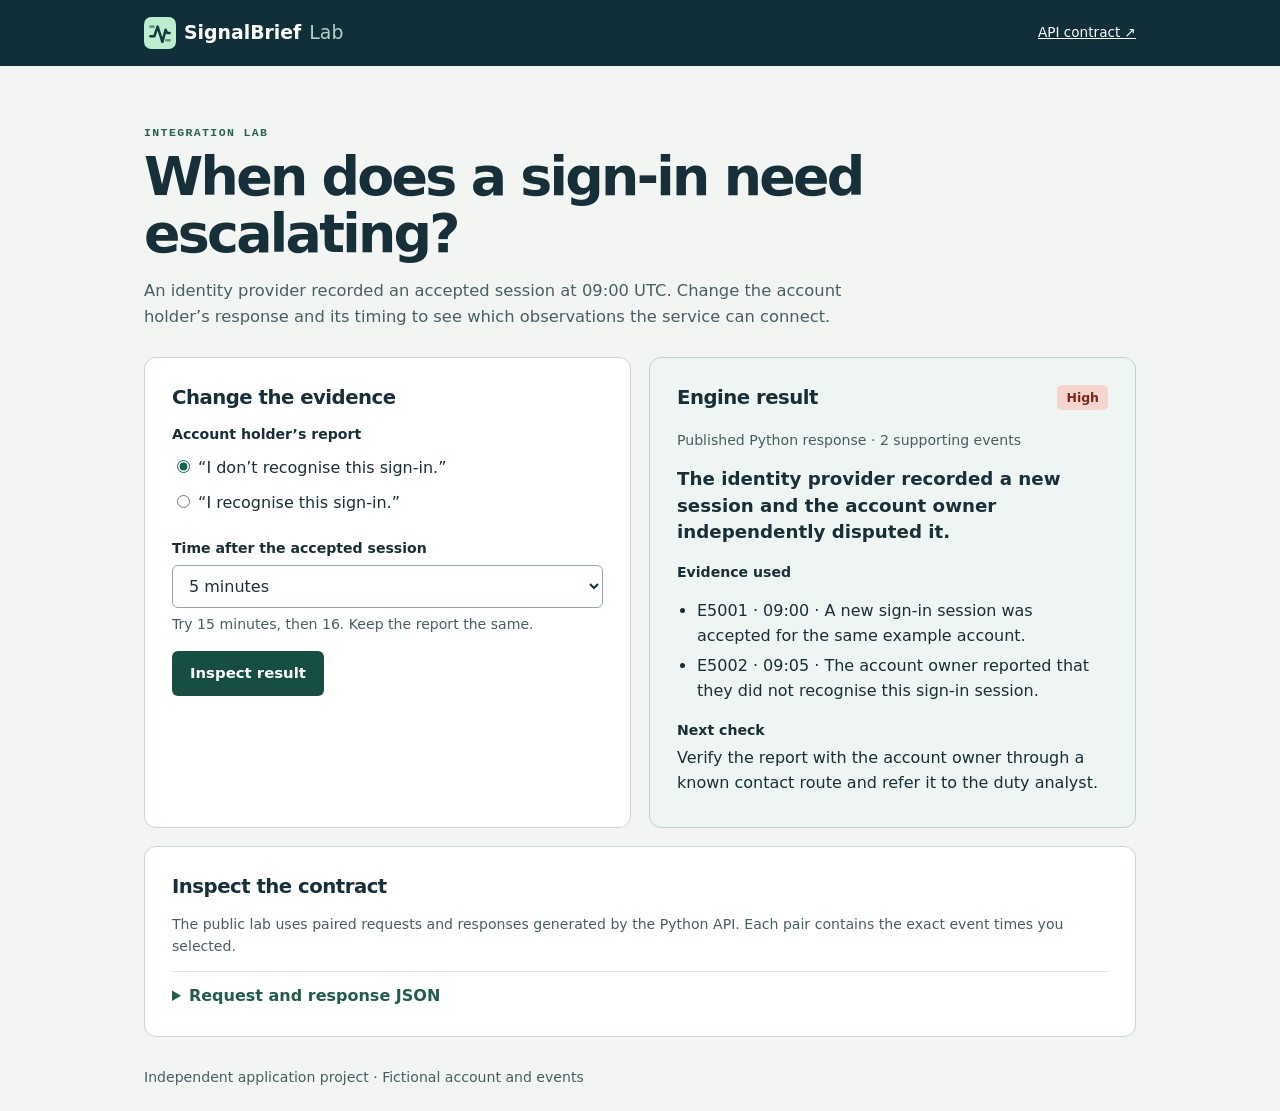
==== docs/integration.html @ 710fca48 "Publish the responsive incident workbench and API contract lab" ====
<!doctype html>
<html lang="en-GB">
<head>
  <meta charset="utf-8"><meta name="viewport" content="width=device-width,initial-scale=1">
  <meta name="referrer" content="no-referrer"><meta name="theme-color" content="#102d37">
  <title>Integration lab · SignalBrief Lab</title>
  <link rel="icon" href="mark.svg" type="image/svg+xml"><link rel="stylesheet" href="integration.css">
  <script src="integration.js" defer></script>
</head>
<body>
<header><div><a class="brand" id="home" href="index.html"><img src="mark.svg" alt="" width="32" height="32">SignalBrief <span>Lab</span></a><a id="contract" href="https://github.com/rongsenzhang/signalbrief-lab/blob/main/reference/api.md">API contract ↗</a></div></header>
<main>
  <p class="section-id">INTEGRATION LAB</p>
  <h1>When does a sign-in need escalating?</h1>
  <p class="lead">An identity provider recorded an accepted session at 09:00 UTC. Change the account holder’s response and its timing to see which observations the service can connect.</p>
  <div class="grid">
    <section class="panel"><h2>Change the evidence</h2>
      <fieldset><legend>Account holder’s report</legend>
      <label class="option"><input type="radio" name="report" value="owner_disputes" checked> “I don’t recognise this sign-in.”</label>
      <label class="option"><input type="radio" name="report" value="owner_confirms"> “I recognise this sign-in.”</label></fieldset>
      <label class="field" for="minutes">Time after the accepted session</label>
      <select id="minutes"><option value="1">1 minute</option><option value="5" selected>5 minutes</option><option value="15">15 minutes</option><option value="16">16 minutes</option><option value="30">30 minutes</option></select>
      <p class="hint">Try 15 minutes, then 16. Keep the report the same.</p>
      <div id="auth" hidden><label class="field" for="token">Local API bearer token</label><input type="password" id="token" maxlength="255" autocomplete="off" spellcheck="false"><p class="hint">Used only for requests to this loopback server. Closing the page clears the field.</p></div>
      <button type="button" id="run" disabled>Inspect result</button>
    </section>
    <section class="panel result" aria-labelledby="result-heading"><div class="topline"><h2 id="result-heading">Engine result</h2><span id="priority"></span></div>
      <p id="status" role="status">Opening the contract examples…</p>
      <div id="out" hidden><p class="reason" id="reason"></p><h3>Evidence used</h3><ul id="sources"></ul><h3>Next check</h3><p id="next"></p></div>
    </section>
  </div>
  <section class="wire"><h2>Inspect the contract</h2><p id="mode">The public lab uses paired requests and responses generated by the Python API. Each pair contains the exact event times you selected.</p>
    <details><summary>Request and response JSON</summary><div class="json-grid"><div><h3>Request · POST /v1/triage</h3><pre id="request"></pre></div><div><h3 id="response-title">Response</h3><pre id="response"></pre></div></div></details>
  </section>
</main>
<footer>Independent application project · Fictional account and events</footer>
</body>
</html>
---- docs/integration.css ----
*{box-sizing:border-box}body{margin:0;color:#172f38;background:#f3f5f2;font:16px/1.55 system-ui,-apple-system,sans-serif}header{background:#112f38;color:#fff}header>div,main,footer{max-width:1120px;margin:auto;padding-left:clamp(18px,5vw,64px);padding-right:clamp(18px,5vw,64px)}header>div{min-height:66px;display:flex;align-items:center;justify-content:space-between;gap:16px}header a{color:inherit;font-size:.85rem}.brand{display:inline-flex;align-items:center;gap:8px;text-decoration:none;font-size:1.18rem;font-weight:750}.brand span{font-weight:400;color:#b6cecc}main{padding-top:clamp(26px,5vw,58px)}.section-id,.field,legend,h3{font-weight:650}.section-id{font:700 .72rem/1.5 ui-monospace,monospace;letter-spacing:.12em;color:#276255;margin:0 0 7px}h1{font-size:clamp(2rem,4.2vw,3.6rem);line-height:1.06;letter-spacing:-.05em;max-width:750px;margin:0}.lead{font-size:1.02rem;color:#466067;max-width:710px;margin:16px 0 28px}.grid{display:grid;grid-template-columns:minmax(0,1fr) minmax(0,1fr);gap:18px}.panel,.wire{padding:clamp(16px,3vw,27px);border:1px solid #cbd6d2;border-radius:12px;background:#fff}.result{background:#eef5f2;border-color:#c0d3c9}.wire{margin:18px 0 30px}h2{font-size:1.23rem;letter-spacing:-.025em;margin:0 0 14px;line-height:1.3}h3,.field,legend{font-size:.88rem;margin:16px 0 5px}.hint,#mode,#status,footer{font-size:.88rem;color:#465e62}fieldset{border:0;padding:0;margin:0}legend{margin-top:0;padding:0}.option,.field{display:block}.option{padding:5px 0}.option input{accent-color:#146653}.field{margin-top:17px}select,input[type=password]{width:100%;max-width:100%;padding:10px 12px;border:1px solid #92aaa1;border-radius:6px;background:#fff;color:inherit;font:inherit}.hint{margin:6px 0 16px}button{font:600 .93rem/1.4 system-ui;background:#174e43;color:#fff;border:0;border-radius:6px;padding:12px 18px;cursor:pointer}button:disabled{background:#697873;cursor:default}.topline{display:flex;justify-content:space-between;align-items:flex-start;gap:8px}.topline h2{margin-bottom:6px}#priority:not(:empty){display:inline-block;border-radius:5px;font-size:.78rem;font-weight:700;padding:3px 9px;background:#dce7e3}#priority[data-level=High]{background:#f5d5ce;color:#7d2722}#priority[data-level=Review]{background:#f4e9be;color:#614716}#priority[data-level=Routine]{background:#cde7d5;color:#215a3b}.reason{font-size:1.14rem;font-weight:550;line-height:1.45;margin:13px 0}ul{padding-left:20px}li{margin:5px 0}#out p:last-child{margin:4px 0}summary{cursor:pointer;color:#205d4c;font-weight:650}details{border-top:1px solid #dce5df;padding-top:12px}.json-grid{display:grid;grid-template-columns:repeat(2,minmax(0,1fr));gap:16px}.json-grid>div{min-width:0}pre{max-height:324px;overflow:auto;background:#132f37;color:#edf6f1;font-size:.78rem;border-radius:6px;padding:13px;tab-size:2}footer{padding-bottom:22px}*:focus-visible{outline:3px solid #167e69;outline-offset:3px}[hidden]{display:none!important}@media(max-width:700px){.grid,.json-grid{grid-template-columns:minmax(0,1fr)}.grid{gap:12px}.lead{margin-bottom:16px}}
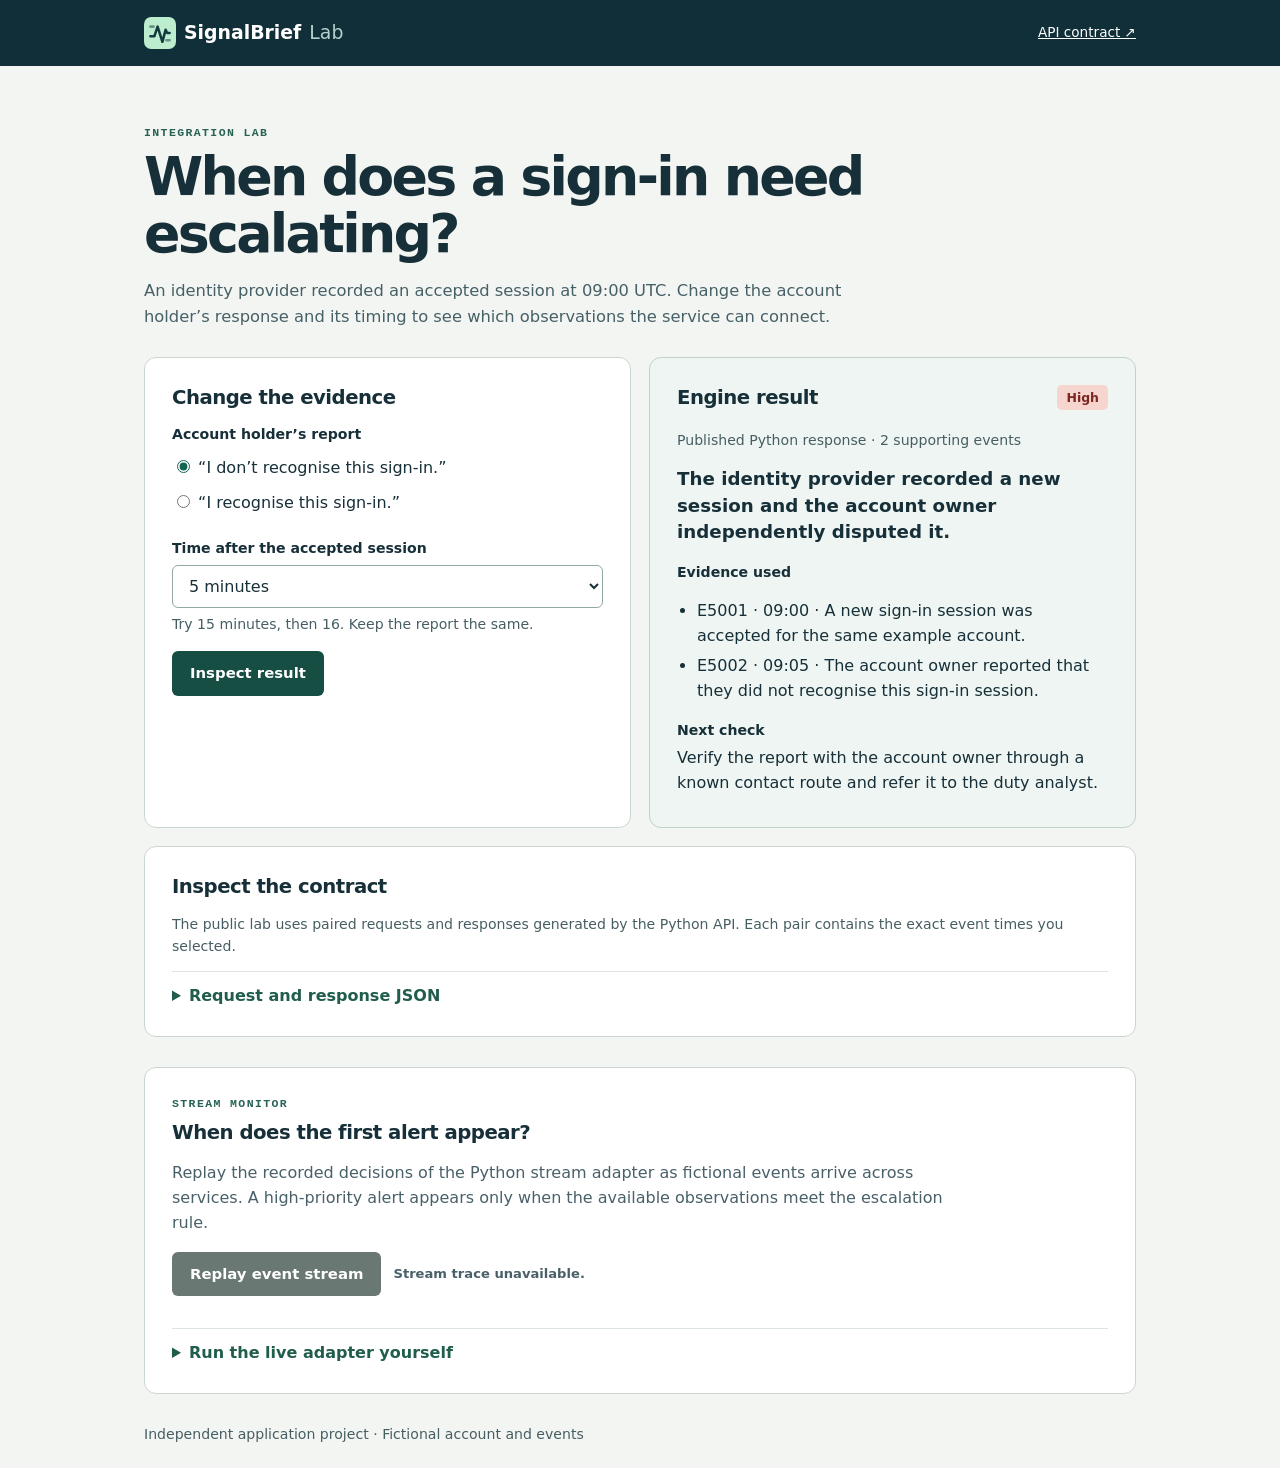
==== commit 7113295f: "Connect role-specific handovers, review ownership and the streaming lab" ====
--- a/docs/integration.html
+++ b/docs/integration.html
@@ -29,8 +29,18 @@
       <div id="out" hidden><p class="reason" id="reason"></p><h3>Evidence used</h3><ul id="sources"></ul><h3>Next check</h3><p id="next"></p></div>
     </section>
   </div>
-  <section class="wire"><h2>Inspect the contract</h2><p id="mode">The public lab uses paired requests and responses generated by the Python API. Each pair contains the exact event times you selected.</p>
+  <section class="wire" id="contract-section"><h2>Inspect the contract</h2><p id="mode">The public lab uses paired requests and responses generated by the Python API. Each pair contains the exact event times you selected.</p>
     <details><summary>Request and response JSON</summary><div class="json-grid"><div><h3>Request · POST /v1/triage</h3><pre id="request"></pre></div><div><h3 id="response-title">Response</h3><pre id="response"></pre></div></div></details>
+  </section>
+  <section class="wire" id="stream" aria-labelledby="stream-title">
+    <p class="section-id">STREAM MONITOR</p>
+    <h2 id="stream-title">When does the first alert appear?</h2>
+    <p id="stream-mode">Replay the recorded decisions of the Python stream adapter as fictional events arrive across services. A high-priority alert appears only when the available observations meet the escalation rule.</p>
+    <div class="stream-actions"><button id="start-stream" type="button" disabled>Replay event stream</button><button id="stop-stream" type="button" hidden>Stop</button><span role="status" id="stream-state">Opening the trace…</span></div>
+    <ol id="stream-feed" aria-label="Decisions from newest to oldest"></ol>
+    <details><summary>Run the live adapter yourself</summary><p>The Python adapter processes one incoming event per line. Its output includes the evidence available at that instant and whether the priority changed.</p>
+    <pre>PYTHONPATH=src python3 -m signalbrief.stream --demo</pre>
+    <a href="https://github.com/rongsenzhang/signalbrief-lab/blob/main/reference/stream.md">Stream contract and replay behaviour ↗</a></details>
   </section>
 </main>
 <footer>Independent application project · Fictional account and events</footer>
--- a/docs/integration.css
+++ b/docs/integration.css
@@ -1 +1,4 @@
 *{box-sizing:border-box}body{margin:0;color:#172f38;background:#f3f5f2;font:16px/1.55 system-ui,-apple-system,sans-serif}header{background:#112f38;color:#fff}header>div,main,footer{max-width:1120px;margin:auto;padding-left:clamp(18px,5vw,64px);padding-right:clamp(18px,5vw,64px)}header>div{min-height:66px;display:flex;align-items:center;justify-content:space-between;gap:16px}header a{color:inherit;font-size:.85rem}.brand{display:inline-flex;align-items:center;gap:8px;text-decoration:none;font-size:1.18rem;font-weight:750}.brand span{font-weight:400;color:#b6cecc}main{padding-top:clamp(26px,5vw,58px)}.section-id,.field,legend,h3{font-weight:650}.section-id{font:700 .72rem/1.5 ui-monospace,monospace;letter-spacing:.12em;color:#276255;margin:0 0 7px}h1{font-size:clamp(2rem,4.2vw,3.6rem);line-height:1.06;letter-spacing:-.05em;max-width:750px;margin:0}.lead{font-size:1.02rem;color:#466067;max-width:710px;margin:16px 0 28px}.grid{display:grid;grid-template-columns:minmax(0,1fr) minmax(0,1fr);gap:18px}.panel,.wire{padding:clamp(16px,3vw,27px);border:1px solid #cbd6d2;border-radius:12px;background:#fff}.result{background:#eef5f2;border-color:#c0d3c9}.wire{margin:18px 0 30px}h2{font-size:1.23rem;letter-spacing:-.025em;margin:0 0 14px;line-height:1.3}h3,.field,legend{font-size:.88rem;margin:16px 0 5px}.hint,#mode,#status,footer{font-size:.88rem;color:#465e62}fieldset{border:0;padding:0;margin:0}legend{margin-top:0;padding:0}.option,.field{display:block}.option{padding:5px 0}.option input{accent-color:#146653}.field{margin-top:17px}select,input[type=password]{width:100%;max-width:100%;padding:10px 12px;border:1px solid #92aaa1;border-radius:6px;background:#fff;color:inherit;font:inherit}.hint{margin:6px 0 16px}button{font:600 .93rem/1.4 system-ui;background:#174e43;color:#fff;border:0;border-radius:6px;padding:12px 18px;cursor:pointer}button:disabled{background:#697873;cursor:default}.topline{display:flex;justify-content:space-between;align-items:flex-start;gap:8px}.topline h2{margin-bottom:6px}#priority:not(:empty){display:inline-block;border-radius:5px;font-size:.78rem;font-weight:700;padding:3px 9px;background:#dce7e3}#priority[data-level=High]{background:#f5d5ce;color:#7d2722}#priority[data-level=Review]{background:#f4e9be;color:#614716}#priority[data-level=Routine]{background:#cde7d5;color:#215a3b}.reason{font-size:1.14rem;font-weight:550;line-height:1.45;margin:13px 0}ul{padding-left:20px}li{margin:5px 0}#out p:last-child{margin:4px 0}summary{cursor:pointer;color:#205d4c;font-weight:650}details{border-top:1px solid #dce5df;padding-top:12px}.json-grid{display:grid;grid-template-columns:repeat(2,minmax(0,1fr));gap:16px}.json-grid>div{min-width:0}pre{max-height:324px;overflow:auto;background:#132f37;color:#edf6f1;font-size:.78rem;border-radius:6px;padding:13px;tab-size:2}footer{padding-bottom:22px}*:focus-visible{outline:3px solid #167e69;outline-offset:3px}[hidden]{display:none!important}@media(max-width:700px){.grid,.json-grid{grid-template-columns:minmax(0,1fr)}.grid{gap:12px}.lead{margin-bottom:16px}}
+
+#stream-mode{color:#496069;max-width:76ch}.stream-actions{display:flex;align-items:center;gap:12px;flex-wrap:wrap}#stop-stream{background:#fff;color:#174e43;border:1px solid #87a398}#stream-state{font:600 .82rem/1.45 system-ui;color:#496069}
+#stream-feed{list-style:none;padding:0;max-height:365px;overflow:auto}#stream-feed li{margin:0;padding:9px 6px;border-bottom:1px solid #d7e2da}.stream-meta{display:block;font:600 .77rem/1.5 ui-monospace,monospace;color:#48645c}.stream-message{display:block;font-size:.94rem}.new-alert{background:#fff1e8;border-left:3px solid #b66c38}
